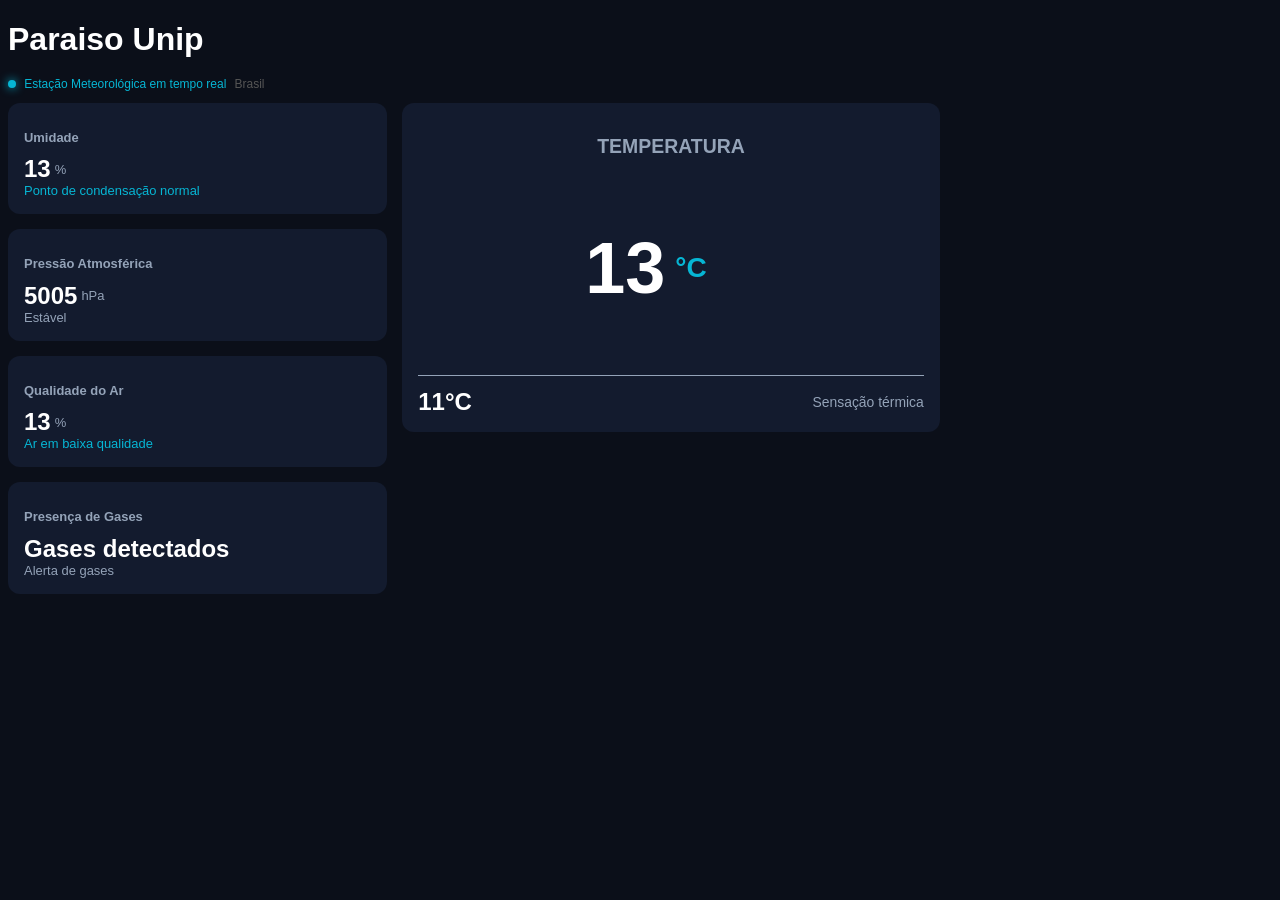
==== Atmosense/index.html @ 3c2f91f9 "cards e css adicionados" ====
<!DOCTYPE html>
<html lang="pt-br">
<head>
    <meta charset="UTF-8">
    <meta name="viewport" content="width=device-width, initial-scale=1.0">
    <link rel="stylesheet" href="style.css">
    <title>Atmosense</title>
</head>
<body>
    <h1>Paraiso Unip</h1>
    <div class="Subtitulo">
        <span class="bolinha"></span>
        <p class="subtitulo1">Estação Meteorológica em tempo real</p>
        <p class="subtitulo2">Brasil</p>
    </div>
    <div class="PagInteira">
        <div class="CantoEsquerdo">
            <div class="card1">
                <div class="topocard1">
                <h2>Umidade</h2> 
                <i class="fa-solid fa-droplet"></i>
                </div>
                <div class="valorUmidade">
                    <span class="UmidadeVal">13</span>
                    <span class="UmidadeVal2">%</span> 
                </div>   
                <p class="descriçãoUmidade">Ponto de condensação normal</p>
            </div> 
            <div class="card2">
                <div class="topocard2">
                <h2>Pressão Atmosférica</h2> 
                <i class="fa-solid fa-gauge"></i>
                </div>
                <div class="valorPressãoAtmosferica">
                    <span class="PressãoAtmosfericaVal">5005</span>
                    <span class="UnidadePressão">hPa</span> 
                </div>   
                <p class="descriçãoPressão">Estável</p>
            </div> 
            <div class="card3">
                <div class="topocard3">
                <h2>Qualidade do Ar</h2> 
                <i class="fa-solid fa-lungs"></i>
                </div>
                <div class="valorQualidadeAr">
                    <span class="QualidadeArVal">13</span>
                    <span class="UnidadeQualidadeAr">%</span> 
                </div>   
                <p class="descriçãoQualidadeAr">Ar em baixa qualidade</p>
            </div> 
            <div class="card4">
                <div class="topocard4">
                <h2>Presença de Gases</h2> 
                <i class="fa-solid fa-flask"></i>
                </div>
                <div class="valorPresençaGases">
                    <span class="PresençaGasesVal">Gases detectados</span>
                </div> 
                <p class="descriçãoPresençaGases">Alerta de gases</p>  
            </div> 
        </div>
        <div class="Centro">
            <div class="card5">
                <div class="topocard5">
                    <h2>TEMPERATURA</h2> 
                </div>
                <div class="valorTemperatura">
                    <span class="TemperaturaVal">13</span>
                    <span class="UnidadeTemperatura">°C</span> 
                    <i class="fa-solid fa-temperature-three-quarters"></i>
                </div>   
                <div class="rodapeTemperatura">
                    <span class="SensaçãoTemperatura">11°C</span>
                    <span class="descriçãoTemperatura">Sensação térmica</span>
                </div>
            </div>
        </div>
    </div>
</body>
</html>
---- Atmosense/style.css ----
body {
    background-color:#0B0F19
}
h1 {
    color:rgb(255, 255, 255);
    font-size: 200%;
    font-family:Geist, sans-serif;
    margin-bottom: 0.5%;
}

div.PagInteira{
    display:flex;
    gap: 15px;
    flex-direction: row;
    align-items: flex-start;
}
div.Subtitulo{
    display: flex;
    font-size: 75%;
    font-family: 'IBM Plex Sans', sans-serif;
    gap: 0.65%;
    align-items: center;
}
span.bolinha{
    display: inline-block;
    width: 8px;
    height: 8px;
    background-color: #06B6D4;
    border-radius: 50%;
    box-shadow: 0 0 10px #06B6D4;
}
p.subtitulo1 {
    color: #06B6D4;
}
p.subtitulo2{
    color:rgb(85, 85, 85);
}
div.CantoEsquerdo{
    width: 30%;
    gap: 15px;
    display: flex;
    flex-direction: column;
}
div.Centro{
    width: 40%;
    gap: 15px;
    display: flex;
    flex-direction: column;
}
div.card1{
    display: flex;
    flex-direction: column;
    background-color:#131B2E;
    border-radius: 12px;
    padding: 16px;
    font-family:Geist, sans-serif;
}
div.topocard1{
    display:flex;
    justify-content: space-between;
    align-items: center;
}
h2{
    color: #94A3B8;
    font-size:81%;;
}
i.fa-solid.fa-droplet{
    color: #06B6D4;
    font-size: 18px;
}
div.valorUmidade{
    display: flex;
    align-items: center;
    gap: 4px;
}
span.UmidadeVal{
    color: rgb(255, 255, 255);
    font-size: 150%;
    font-weight: bold;
}
span.UmidadeVal2{
    display: flex;
    align-items: center;
    font-size: 81%;
    color: #94A3B8;
}
p.descriçãoUmidade{
    color: #06B6D4;
    font-size: 81%;
    margin: 0;
}
div.card5{
    display: flex;
    flex-direction: column;
    background-color:#131B2E;
    border-radius: 12px;
    padding: 16px;
    width: 100%;
    height: 297px;
    font-family:Geist, sans-serif;
}
div.topocard5{
    display:flex;
    justify-content: center;
    align-items: center;
    font-size: 24px;
    font-weight: 500;
}

div.valorTemperatura{
    display: flex;
    align-items: center;
    justify-content: center;
    gap: 4px;
    flex: 1;
    gap: 10px;
}
span.TemperaturaVal{
    color: rgb(255, 255, 255);
    font-size: 450%;
    font-weight: bold;
}

span.UnidadeTemperatura{
    display: flex;
    font-size: 175%;
    color: #06B6D4;
    font-weight: 600;
}

i.fa-solid.fa-temperature-three-quarters{
    color: #06B6D4;
    font-size: 60px;
    padding: 20px;
}

div.rodapeTemperatura{
    display: flex;
    justify-content: space-between;
    align-items: center;
    border-top: 1px solid #94A3B8;
    padding-top: 12px;
    margin-top: 12px;
}

span.SensaçãoTemperatura{
    color: #ffffff;
    font-size: 150%;
    font-weight: 600;
}

span.descriçãoTemperatura{
    color: #94A3B8;
    font-size: 87%;
}
div.card3{
    display: flex;
    flex-direction: column;
    background-color:#131B2E;
    border-radius: 12px;
    padding: 16px;
    font-family:Geist, sans-serif;
    
}
div.topocard3{
    display:flex;
    justify-content: space-between;
    align-items: center;
}

i.fa-solid.fa-lungs{
    color: #06B6D4;
    font-size: 18px;
}
div.valorQualidadeAr{
    display: flex;
    align-items: center;
    gap: 4px;
}
span.QualidadeArVal{
    color: rgb(255, 255, 255);
    font-size: 150%;
    font-weight: bold;
}
span.UnidadeQualidadeAr{
    display: flex;
    align-items: center;
    font-size: 81%;
    color: #94A3B8;
}
p.descriçãoQualidadeAr{
    color: #06B6D4;
    font-size: 81%;
    margin: 0;
}
div.card2{
    display: flex;
    flex-direction: column;
    background-color:#131B2E;
    border-radius: 12px;
    padding: 16px;
    font-family:Geist, sans-serif;
    
}
div.topocard2{
    display:flex;
    justify-content: space-between;
    align-items: center;
}
i.fa-solid.fa-gauge{
    color: #94A3B8;
    font-size: 18px;
}
div.valorPressãoAtmosferica{
    display: flex;
    align-items: center;
    gap: 4px;
}
span.PressãoAtmosfericaVal{
    color: rgb(255, 255, 255);
    font-size: 150%;
    font-weight: bold;
}
span.UnidadePressão{
    display: flex;
    align-items: center;
    font-size: 81%;
    color: #94A3B8;
}
p.descriçãoPressão{
    color: #94A3B8;
    font-size: 81%;
    margin: 0;
}
div.card4{
    display: flex;
    flex-direction: column;
    background-color:#131B2E;
    border-radius: 12px;
    padding: 16px;
    font-family:Geist, sans-serif;
}
div.topocard4{
    display:flex;
    justify-content: space-between;
    align-items: center;
}

i.fa-solid.fa-flask{
    color: #94A3B8;
    font-size: 18px;
}
div.valorPresençaGases{
    display: flex;
    align-items: center;
    gap: 4px;
}
span.PresençaGasesVal{
    color: rgb(255, 255, 255);
    font-size: 150%;
    font-weight: bold;
}
p.descriçãoPresençaGases{
    color: #94A3B8;
    font-size: 81%;
    margin: 0;
}
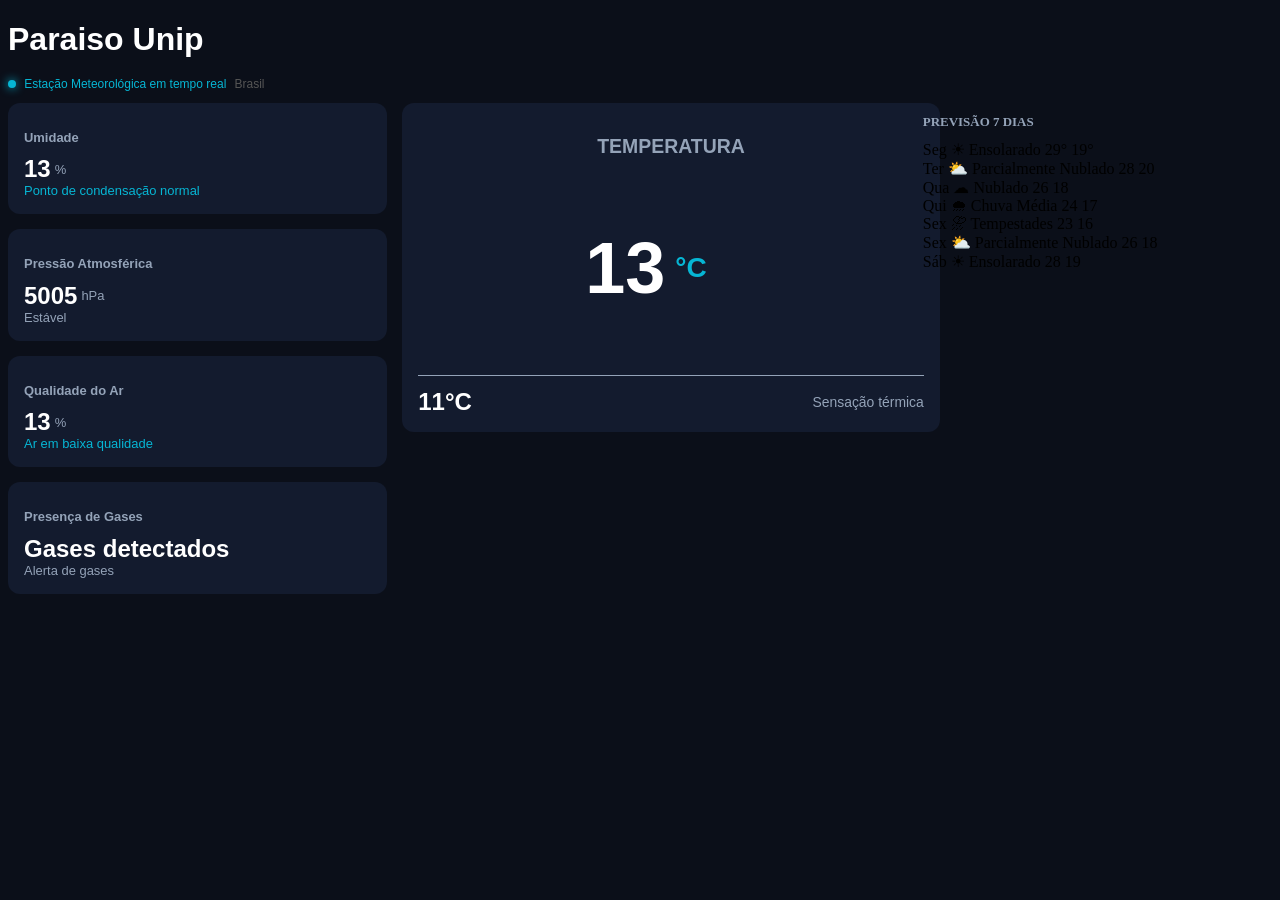
==== commit 0ad8a912: "html card previsão" ====
--- a/Atmosense/index.html
+++ b/Atmosense/index.html
@@ -75,6 +75,61 @@
                 </div>
             </div>
         </div>
+        <section id="cantodireito">
+            <div id="cardprevisao">
+                    <h2>PREVISÃO 7 DIAS</h2>
+                <div class="dia">
+                    <span class="diadasemana">Seg</span>
+                    <span class="icone">☀</span>
+                    <span class="clima">Ensolarado</span>
+                    <span class="tempmax">29°</span>
+                    <span class="tempmin">19°</span>
+                </div>
+                <div class="dia">
+                    <span class="dia">Ter</span>
+                    <span class="icone">⛅</span>
+                    <span class="clima">Parcialmente Nublado</span>
+                    <span class="tempmax">28</span>
+                    <span class="tempmin">20</span>
+                </div>
+                <div class="dia">
+                    <span class="dia">Qua</span>
+                    <span class="icone">☁</span>
+                    <span class="clima">Nublado</span>
+                    <span class="tempmax">26</span>
+                    <span class="tempmin">18</span>
+                </div>
+                <div class="dia">
+                    <span class="dia">Qui</span>
+                    <span class="icone">🌧</span>
+                    <span class="clima">Chuva Média </span>
+                    <span class="tempmax">24</span>
+                    <span class="tempmin">17</span>
+                </div>
+                <div class="dia">
+                    <span class="dia">Sex</span>
+                    <span class="icone">⛈</span>
+                    <span class="clima">Tempestades</span>
+                    <span class="tempmax">23</span>
+                    <span class="tempmin">16</span>
+                </div>
+                <div class="dia">
+                    <span class="dia">Sex</span>
+                    <span class="icone">⛅</span>
+                    <span class="clima">Parcialmente Nublado</span>
+                    <span class="tempmax">26</span>
+                    <span class="tempmin">18</span>
+                </div>
+                <div class="dia">
+                    <span class="dia">Sáb</span>
+                    <span class="icone">☀</span>
+                    <span class="clima">Ensolarado</span>
+                    <span class="tempmax">28</span>
+                    <span class="tempmin">19</span>
+                </div>
+            </div>
+            </div>
+        </section>
     </div>
 </body>
 </html> 
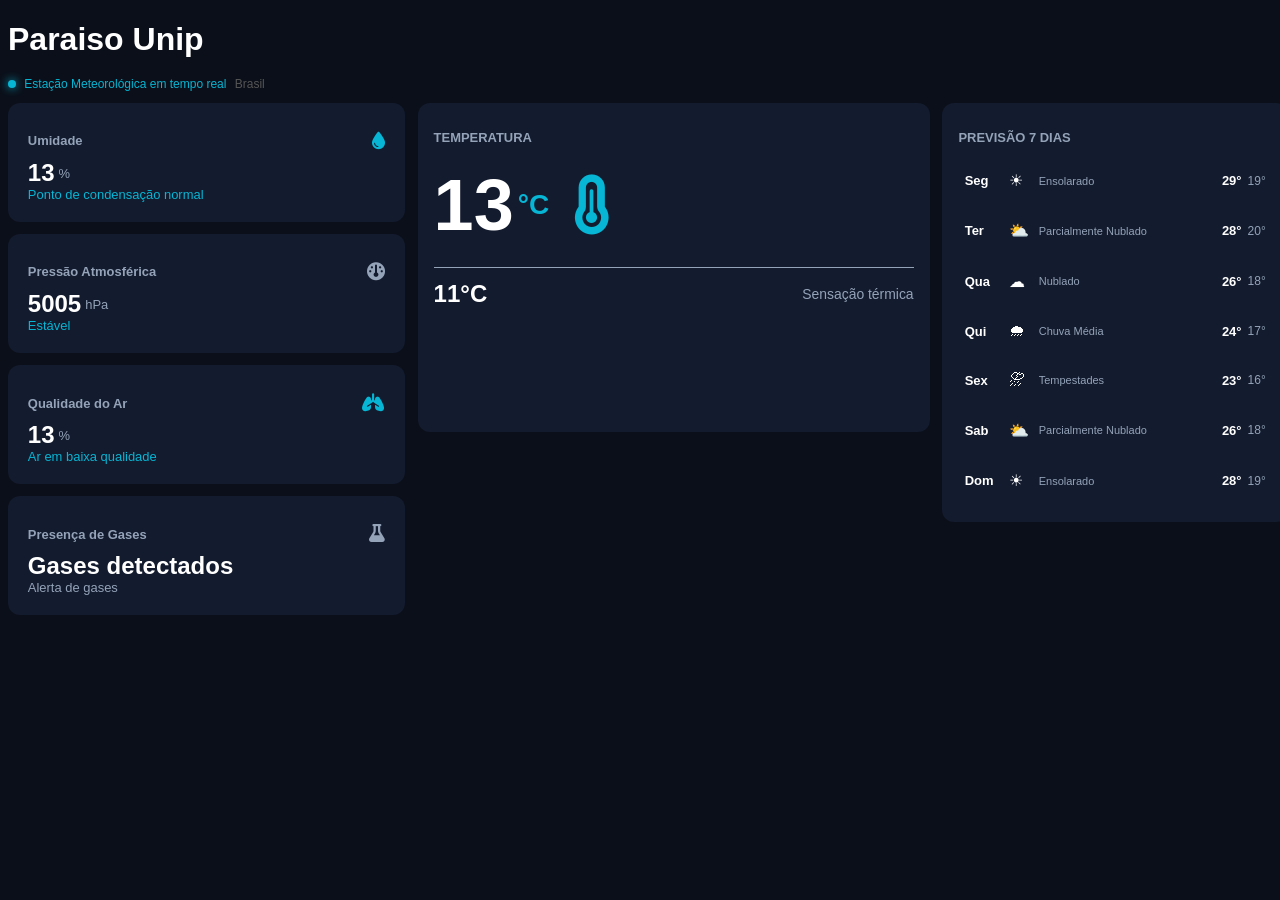
==== commit d2d4706f: "card previsão" ====
--- a/Atmosense/index.html
+++ b/Atmosense/index.html
@@ -4,6 +4,7 @@
     <meta charset="UTF-8">
     <meta name="viewport" content="width=device-width, initial-scale=1.0">
     <link rel="stylesheet" href="style.css">
+    <link rel="stylesheet" href="https://cdnjs.cloudflare.com/ajax/libs/font-awesome/6.7.2/css/all.min.css">
     <title>Atmosense</title>
 </head>
 <body>
@@ -14,7 +15,7 @@
         <p class="subtitulo2">Brasil</p>
     </div>
     <div class="PagInteira">
-        <div class="CantoEsquerdo">
+        <section id="canto-esquerdo">
             <div class="card1">
                 <div class="topocard1">
                 <h2>Umidade</h2> 
@@ -24,18 +25,18 @@
                     <span class="UmidadeVal">13</span>
                     <span class="UmidadeVal2">%</span> 
                 </div>   
-                <p class="descriçãoUmidade">Ponto de condensação normal</p>
+                <p class="descricaoUmidade">Ponto de condensação normal</p>
             </div> 
             <div class="card2">
                 <div class="topocard2">
                 <h2>Pressão Atmosférica</h2> 
                 <i class="fa-solid fa-gauge"></i>
                 </div>
-                <div class="valorPressãoAtmosferica">
-                    <span class="PressãoAtmosfericaVal">5005</span>
-                    <span class="UnidadePressão">hPa</span> 
+                <div class="valorPressaoAtmosferica">
+                    <span class="PressaoAtmosfericaVal">5005</span>
+                    <span class="UnidadePressao">hPa</span> 
                 </div>   
-                <p class="descriçãoPressão">Estável</p>
+                <p class="descricaoPressao">Estável</p>
             </div> 
             <div class="card3">
                 <div class="topocard3">
@@ -46,20 +47,20 @@
                     <span class="QualidadeArVal">13</span>
                     <span class="UnidadeQualidadeAr">%</span> 
                 </div>   
-                <p class="descriçãoQualidadeAr">Ar em baixa qualidade</p>
+                <p class="descricaoQualidadeAr">Ar em baixa qualidade</p>
             </div> 
             <div class="card4">
                 <div class="topocard4">
                 <h2>Presença de Gases</h2> 
                 <i class="fa-solid fa-flask"></i>
                 </div>
-                <div class="valorPresençaGases">
-                    <span class="PresençaGasesVal">Gases detectados</span>
+                <div class="valorPresencaGases">
+                    <span class="PresencaGasesVal">Gases detectados</span>
                 </div> 
-                <p class="descriçãoPresençaGases">Alerta de gases</p>  
+                <p class="descricaoPresencaGases">Alerta de gases</p>  
             </div> 
-        </div>
-        <div class="Centro">
+        </section>
+        <section id="centro">
             <div class="card5">
                 <div class="topocard5">
                     <h2>TEMPERATURA</h2> 
@@ -70,14 +71,16 @@
                     <i class="fa-solid fa-temperature-three-quarters"></i>
                 </div>   
                 <div class="rodapeTemperatura">
-                    <span class="SensaçãoTemperatura">11°C</span>
-                    <span class="descriçãoTemperatura">Sensação térmica</span>
+                    <span class="SensacaoTemperatura">11°C</span>
+                    <span class="descricaoTemperatura">Sensação térmica</span>
                 </div>
             </div>
-        </div>
+        </section>
         <section id="cantodireito">
-            <div id="cardprevisao">
+            <div class="cardprevisao">
+                <div class="topocard6">
                     <h2>PREVISÃO 7 DIAS</h2>
+                </div>
                 <div class="dia">
                     <span class="diadasemana">Seg</span>
                     <span class="icone">☀</span>
@@ -86,48 +89,47 @@
                     <span class="tempmin">19°</span>
                 </div>
                 <div class="dia">
-                    <span class="dia">Ter</span>
+                    <span class="diadasemana">Ter</span>
                     <span class="icone">⛅</span>
                     <span class="clima">Parcialmente Nublado</span>
-                    <span class="tempmax">28</span>
-                    <span class="tempmin">20</span>
+                    <span class="tempmax">28°</span>
+                    <span class="tempmin">20°</span>
                 </div>
                 <div class="dia">
-                    <span class="dia">Qua</span>
+                    <span class="diadasemana">Qua</span>
                     <span class="icone">☁</span>
                     <span class="clima">Nublado</span>
-                    <span class="tempmax">26</span>
-                    <span class="tempmin">18</span>
+                    <span class="tempmax">26°</span>
+                    <span class="tempmin">18°</span>
                 </div>
                 <div class="dia">
-                    <span class="dia">Qui</span>
+                    <span class="diadasemana">Qui</span>
                     <span class="icone">🌧</span>
                     <span class="clima">Chuva Média </span>
-                    <span class="tempmax">24</span>
-                    <span class="tempmin">17</span>
+                    <span class="tempmax">24°</span>
+                    <span class="tempmin">17°</span>
                 </div>
                 <div class="dia">
-                    <span class="dia">Sex</span>
+                    <span class="diadasemana">Sex</span>
                     <span class="icone">⛈</span>
                     <span class="clima">Tempestades</span>
-                    <span class="tempmax">23</span>
-                    <span class="tempmin">16</span>
+                    <span class="tempmax">23°</span>
+                    <span class="tempmin">16°</span>
                 </div>
                 <div class="dia">
-                    <span class="dia">Sex</span>
+                    <span class="diadasemana">Sab</span>
                     <span class="icone">⛅</span>
                     <span class="clima">Parcialmente Nublado</span>
-                    <span class="tempmax">26</span>
-                    <span class="tempmin">18</span>
+                    <span class="tempmax">26°</span>
+                    <span class="tempmin">18°</span>
                 </div>
                 <div class="dia">
-                    <span class="dia">Sáb</span>
+                    <span class="diadasemana">Dom</span>
                     <span class="icone">☀</span>
                     <span class="clima">Ensolarado</span>
-                    <span class="tempmax">28</span>
-                    <span class="tempmin">19</span>
+                    <span class="tempmax">28°</span>
+                    <span class="tempmin">19°</span>
                 </div>
-            </div>
             </div>
         </section>
     </div>
--- a/Atmosense/style.css
+++ b/Atmosense/style.css
@@ -1,5 +1,8 @@
+/* estilo corpo */
 body {
-    background-color:#0B0F19
+    background-color:#0B0F19;
+    width: 100%;
+    margin: 500;
 }
 h1 {
     color:rgb(255, 255, 255);
@@ -7,21 +10,26 @@
     font-family:Geist, sans-serif;
     margin-bottom: 0.5%;
 }
-
-div.PagInteira{
-    display:flex;
-    gap: 15px;
+h2{
+    color: #94A3B8;
+    font-size:81%;
+}
+.PagInteira{
+    display:grid;
+    grid-template-columns: 31% 40% 27%;
+    gap: 1%;
     flex-direction: row;
-    align-items: flex-start;
-}
-div.Subtitulo{
+    align-items: start;
+
+}
+.Subtitulo{
     display: flex;
     font-size: 75%;
     font-family: 'IBM Plex Sans', sans-serif;
     gap: 0.65%;
     align-items: center;
 }
-span.bolinha{
+.bolinha{
     display: inline-block;
     width: 8px;
     height: 8px;
@@ -29,112 +37,147 @@
     border-radius: 50%;
     box-shadow: 0 0 10px #06B6D4;
 }
-p.subtitulo1 {
-    color: #06B6D4;
-}
-p.subtitulo2{
+.subtitulo1 {
+    color: #06B6D4;
+}
+.subtitulo2{
     color:rgb(85, 85, 85);
 }
-div.CantoEsquerdo{
-    width: 30%;
-    gap: 15px;
-    display: flex;
-    flex-direction: column;
-}
-div.Centro{
-    width: 40%;
-    gap: 15px;
-    display: flex;
-    flex-direction: column;
-}
-div.card1{
+
+/* estilo colunas */
+
+#CantoEsquerdo{
+    width: 100%;
+    min-width: 0;
+    display: flex;
+    flex-direction: column;
+    gap: 3%;
+}
+#Centro{
+    width: 100%;
+    min-width: 0;
+    display: flex;
+    flex-direction: column;
+    gap: 3%;
+}
+#cantodireito {
+    width: 100%;
+    min-width: 0;
+    display: flex;
+    flex-direction: column;
+    gap: 3%;
+}
+/* estilo card umidade */
+
+.card1,
+.card2,
+.card3,
+.card4,
+.card5{
+    display: flex;
+    flex-direction: column;
+    background-color:#131B2E;
+    border-radius: 12px;
+    padding: 5%;
+    font-family:Geist, sans-serif;
+    margin-bottom: 3%;
+
+}
+.topocard1,
+.topocard2,
+.topocard3,
+.topocard4,
+.topocard5,
+.topocard6{
+    display:flex;
+    justify-content: space-between;
+    align-items: center;
+}
+
+i.fa-solid.fa-droplet{
+    color: #06B6D4;
+    font-size: 110%;
+}
+i.fa-solid.fa-gauge{
+    color: #94A3B8;
+    font-size: 18px;
+}
+i.fa-solid.fa-lungs{
+    color: #06B6D4;
+    font-size: 18px;
+}
+i.fa-solid.fa-flask{
+    color: #94A3B8;
+    font-size: 18px;
+}
+i.fa-solid.fa-temperature-three-quarters{
+    color: #06B6D4;
+    font-size: 60px;
+    padding: 20px;
+}
+
+.valorUmidade,
+.valorPressaoAtmosferica,
+.valorPresencaGases,
+.valorQualidadeAr,
+.valorTemperatura{
+    display: flex;
+    align-items: center;
+    gap: 4px;
+}
+.UmidadeVal,
+.PressaoAtmosfericaVal,
+.QualidadeArVal,
+.PresencaGasesVal{
+    color: rgb(255, 255, 255);
+    font-size: 150%;
+    font-weight: bold;
+}
+.UmidadeVal2,
+.UnidadePressao,
+.UnidadeQualidadeAr{
+    display: flex;
+    align-items: center;
+    font-size: 81%;
+    color: #94A3B8;
+}
+.descricaoUmidade,
+.descricaoPressao,
+.descricaoQualidadeAr{
+    color: #06B6D4;
+    font-size: 81%;
+    margin: 0;
+}
+.descricaoPresencaGases{
+    color: #94A3B8;
+    font-size: 81%;
+    margin: 0;
+}
+
+.card5{
     display: flex;
     flex-direction: column;
     background-color:#131B2E;
     border-radius: 12px;
     padding: 16px;
-    font-family:Geist, sans-serif;
-}
-div.topocard1{
-    display:flex;
-    justify-content: space-between;
-    align-items: center;
-}
-h2{
-    color: #94A3B8;
-    font-size:81%;;
-}
-i.fa-solid.fa-droplet{
-    color: #06B6D4;
-    font-size: 18px;
-}
-div.valorUmidade{
-    display: flex;
-    align-items: center;
-    gap: 4px;
-}
-span.UmidadeVal{
-    color: rgb(255, 255, 255);
-    font-size: 150%;
-    font-weight: bold;
-}
-span.UmidadeVal2{
-    display: flex;
-    align-items: center;
-    font-size: 81%;
-    color: #94A3B8;
-}
-p.descriçãoUmidade{
-    color: #06B6D4;
-    font-size: 81%;
-    margin: 0;
-}
-div.card5{
-    display: flex;
-    flex-direction: column;
-    background-color:#131B2E;
-    border-radius: 12px;
-    padding: 16px;
-    width: 100%;
     height: 297px;
     font-family:Geist, sans-serif;
 }
-div.topocard5{
-    display:flex;
-    justify-content: center;
-    align-items: center;
-    font-size: 24px;
-    font-weight: 500;
-}
-
-div.valorTemperatura{
-    display: flex;
-    align-items: center;
-    justify-content: center;
-    gap: 4px;
-    flex: 1;
-    gap: 10px;
-}
-span.TemperaturaVal{
+
+.TemperaturaVal{
     color: rgb(255, 255, 255);
     font-size: 450%;
     font-weight: bold;
 }
 
-span.UnidadeTemperatura{
+.UnidadeTemperatura{
     display: flex;
     font-size: 175%;
     color: #06B6D4;
     font-weight: 600;
 }
 
-i.fa-solid.fa-temperature-three-quarters{
-    color: #06B6D4;
-    font-size: 60px;
-    padding: 20px;
-}
-
-div.rodapeTemperatura{
+.rodapeTemperatura{
     display: flex;
     justify-content: space-between;
     align-items: center;
@@ -143,125 +186,53 @@
     margin-top: 12px;
 }
 
-span.SensaçãoTemperatura{
+.SensacaoTemperatura{
     color: #ffffff;
     font-size: 150%;
     font-weight: 600;
 }
 
-span.descriçãoTemperatura{
+.descricaoTemperatura{
     color: #94A3B8;
     font-size: 87%;
 }
-div.card3{
-    display: flex;
-    flex-direction: column;
-    background-color:#131B2E;
+
+/* estilo card previsão */
+.cardprevisao {
+    background-color: #131B2E;
     border-radius: 12px;
     padding: 16px;
-    font-family:Geist, sans-serif;
-    
-}
-div.topocard3{
-    display:flex;
-    justify-content: space-between;
-    align-items: center;
-}
-
-i.fa-solid.fa-lungs{
-    color: #06B6D4;
-    font-size: 18px;
-}
-div.valorQualidadeAr{
-    display: flex;
-    align-items: center;
-    gap: 4px;
-}
-span.QualidadeArVal{
-    color: rgb(255, 255, 255);
-    font-size: 150%;
-    font-weight: bold;
-}
-span.UnidadeQualidadeAr{
-    display: flex;
-    align-items: center;
-    font-size: 81%;
-    color: #94A3B8;
-}
-p.descriçãoQualidadeAr{
-    color: #06B6D4;
-    font-size: 81%;
-    margin: 0;
-}
-div.card2{
-    display: flex;
-    flex-direction: column;
-    background-color:#131B2E;
-    border-radius: 12px;
-    padding: 16px;
-    font-family:Geist, sans-serif;
-    
-}
-div.topocard2{
-    display:flex;
-    justify-content: space-between;
-    align-items: center;
-}
-i.fa-solid.fa-gauge{
-    color: #94A3B8;
-    font-size: 18px;
-}
-div.valorPressãoAtmosferica{
-    display: flex;
-    align-items: center;
-    gap: 4px;
-}
-span.PressãoAtmosfericaVal{
-    color: rgb(255, 255, 255);
-    font-size: 150%;
-    font-weight: bold;
-}
-span.UnidadePressão{
-    display: flex;
-    align-items: center;
-    font-size: 81%;
-    color: #94A3B8;
-}
-p.descriçãoPressão{
-    color: #94A3B8;
-    font-size: 81%;
-    margin: 0;
-}
-div.card4{
-    display: flex;
-    flex-direction: column;
-    background-color:#131B2E;
-    border-radius: 12px;
-    padding: 16px;
-    font-family:Geist, sans-serif;
-}
-div.topocard4{
-    display:flex;
-    justify-content: space-between;
-    align-items: center;
-}
-
-i.fa-solid.fa-flask{
-    color: #94A3B8;
-    font-size: 18px;
-}
-div.valorPresençaGases{
-    display: flex;
-    align-items: center;
-    gap: 4px;
-}
-span.PresençaGasesVal{
-    color: rgb(255, 255, 255);
-    font-size: 150%;
-    font-weight: bold;
-}
-p.descriçãoPresençaGases{
-    color: #94A3B8;
-    font-size: 81%;
-    margin: 0;
-}+    font-family: Geist, sans-serif;
+    color: #ffffff;
+    min-width: 0;
+}
+.dia {
+    display: grid;
+    grid-template-columns: 38px 24px 1fr auto auto;
+    align-items: center;
+    gap: 2%;
+    padding: 5% 2%;
+    border-radius: 3%;
+}
+.diadasemana {
+    font-weight: 600;
+    font-size: 13px;
+    color: #fff;
+}
+.clima{
+    font-size: 11px; 
+    color: #94A3B8; 
+    white-space: nowrap; 
+    overflow: hidden; 
+    text-overflow: ellipsis;
+}
+.tempmax {
+    font-weight: 700; 
+    font-size: 13px; 
+    color: #fff;
+}
+.tempmin {
+    font-size: 12px; 
+    color: #94A3B8; 
+    text-align: right;
+}
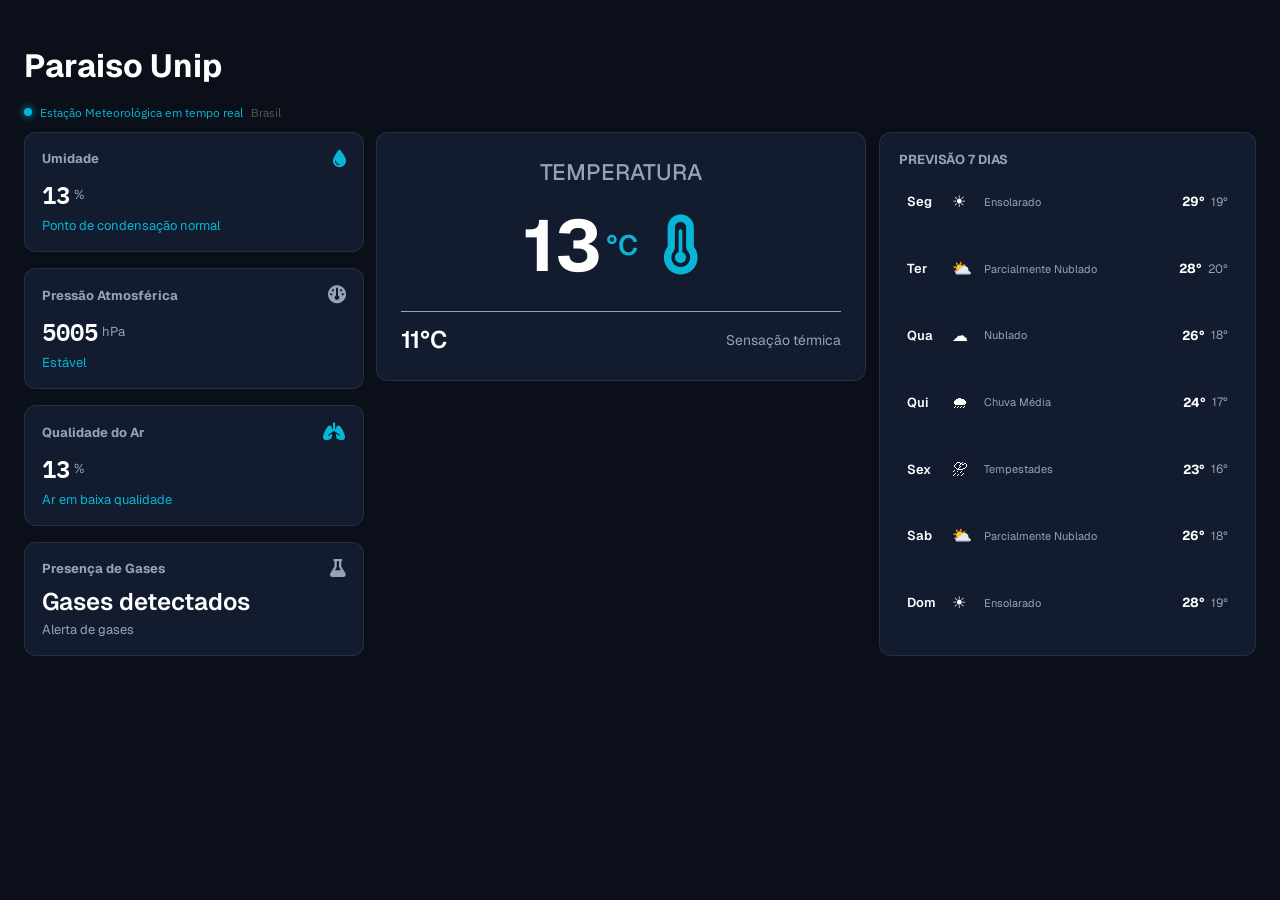
==== commit da70071d: "ajustes de margem css" ====
--- a/Atmosense/index.html
+++ b/Atmosense/index.html
@@ -3,9 +3,14 @@
 <head>
     <meta charset="UTF-8">
     <meta name="viewport" content="width=device-width, initial-scale=1.0">
+    <title>Atmosense</title>
+
+    <link rel="preconnect" href="https://fonts.googleapis.com">
+    <link rel="preconnect" href="https://fonts.gstatic.com" crossorigin>
+    <link href="https://fonts.googleapis.com/css2?family=Geist:wght@400;500;600;700&family=IBM+Plex+Mono:wght@400;600&family=IBM+Plex+Sans&display=swap" rel="stylesheet">
+        
+    <link rel="stylesheet" href="https://cdnjs.cloudflare.com/ajax/libs/font-awesome/6.7.2/css/all.min.css">
     <link rel="stylesheet" href="style.css">
-    <link rel="stylesheet" href="https://cdnjs.cloudflare.com/ajax/libs/font-awesome/6.7.2/css/all.min.css">
-    <title>Atmosense</title>
 </head>
 <body>
     <h1>Paraiso Unip</h1>
@@ -14,7 +19,7 @@
         <p class="subtitulo1">Estação Meteorológica em tempo real</p>
         <p class="subtitulo2">Brasil</p>
     </div>
-    <div class="PagInteira">
+    <div class="pagcards">
         <section id="canto-esquerdo">
             <div class="card1">
                 <div class="topocard1">
--- a/Atmosense/style.css
+++ b/Atmosense/style.css
@@ -1,8 +1,13 @@
-/* estilo corpo */
+* {
+    box-sizing: border-box;
+}
 body {
     background-color:#0B0F19;
     width: 100%;
-    margin: 500;
+    margin: 0;
+    padding: 24px;
+    font-family: 'Geist', sans-serif;
+    overflow-x: hidden;
 }
 h1 {
     color:rgb(255, 255, 255);
@@ -13,14 +18,8 @@
 h2{
     color: #94A3B8;
     font-size:81%;
-}
-.PagInteira{
-    display:grid;
-    grid-template-columns: 31% 40% 27%;
-    gap: 1%;
-    flex-direction: row;
-    align-items: start;
-
+    margin: 0;
+    font-size: 500;
 }
 .Subtitulo{
     display: flex;
@@ -43,45 +42,43 @@
 .subtitulo2{
     color:rgb(85, 85, 85);
 }
-
-/* estilo colunas */
-
-#CantoEsquerdo{
+.pagcards{
+    display:grid;
+    grid-template-columns: 0.9fr 1.3fr 1fr;
+    gap: 1%;
     width: 100%;
     min-width: 0;
+    align-items: stretch;
+}
+
+#canto-esquerdo,
+#cantodireito,
+#centro{
+    width: 100%;
+    min-width: 0;
     display: flex;
     flex-direction: column;
-    gap: 3%;
-}
-#Centro{
-    width: 100%;
-    min-width: 0;
-    display: flex;
-    flex-direction: column;
-    gap: 3%;
-}
-#cantodireito {
-    width: 100%;
-    min-width: 0;
-    display: flex;
-    flex-direction: column;
-    gap: 3%;
-}
-/* estilo card umidade */
-
+    gap: 16px;
+}
+/*cards umidade, pressão, qualidade do ar, presença de gases, temperatura e previsão  */
 .card1,
 .card2,
 .card3,
 .card4,
-.card5{
+.card5,
+.cardprevisao{
     display: flex;
     flex-direction: column;
     background-color:#131B2E;
+    border: 1px solid rgba(148, 163, 184, 0.15);
     border-radius: 12px;
     padding: 5%;
-    font-family:Geist, sans-serif;
-    margin-bottom: 3%;
-
+    font-family:'Geist', sans-serif;
+}
+.cardprevisao{
+    color: #ffffff;
+    min-width: 0;
+    flex:1;
 }
 .topocard1,
 .topocard2,
@@ -93,6 +90,15 @@
     justify-content: space-between;
     align-items: center;
 }
+.topocard5{
+    justify-content: center;
+}
+.topocard5 h2{
+    font-size: 1.4rem;
+    font-weight: 500;
+}
+
+/* ícones das variavéis */
 
 i.fa-solid.fa-droplet{
     color: #06B6D4;
@@ -115,6 +121,8 @@
     font-size: 60px;
     padding: 20px;
 }
+
+/* estilos dos valores das variavéis */ 
 
 .valorUmidade,
 .valorPressaoAtmosferica,
@@ -124,6 +132,12 @@
     display: flex;
     align-items: center;
     gap: 4px;
+    margin: 8px 0 4px;
+}
+.valorTemperatura{
+    justify-content: center;
+    flex:1;
+    gap: 10x;
 }
 .UmidadeVal,
 .PressaoAtmosfericaVal,
@@ -131,7 +145,11 @@
 .PresencaGasesVal{
     color: rgb(255, 255, 255);
     font-size: 150%;
-    font-weight: bold;
+    font-weight: 600;
+    font-family: 'IBM Plex Mono', monospace;
+}
+.PresencaGasesVal{
+    font-family: 'Geist';
 }
 .UmidadeVal2,
 .UnidadePressao,
@@ -153,30 +171,18 @@
     font-size: 81%;
     margin: 0;
 }
-
-.card5{
-    display: flex;
-    flex-direction: column;
-    background-color:#131B2E;
-    border-radius: 12px;
-    padding: 16px;
-    height: 297px;
-    font-family:Geist, sans-serif;
-}
-
 .TemperaturaVal{
     color: rgb(255, 255, 255);
     font-size: 450%;
     font-weight: bold;
-}
-
+    text-align: center;
+}
 .UnidadeTemperatura{
     display: flex;
     font-size: 175%;
     color: #06B6D4;
     font-weight: 600;
 }
-
 .rodapeTemperatura{
     display: flex;
     justify-content: space-between;
@@ -185,34 +191,24 @@
     padding-top: 12px;
     margin-top: 12px;
 }
-
 .SensacaoTemperatura{
     color: #ffffff;
     font-size: 150%;
     font-weight: 600;
 }
-
 .descricaoTemperatura{
     color: #94A3B8;
     font-size: 87%;
 }
-
-/* estilo card previsão */
-.cardprevisao {
-    background-color: #131B2E;
-    border-radius: 12px;
-    padding: 16px;
-    font-family: Geist, sans-serif;
-    color: #ffffff;
-    min-width: 0;
-}
 .dia {
+    flex: 1;
     display: grid;
-    grid-template-columns: 38px 24px 1fr auto auto;
+    grid-template-columns: 12% 8% minmax(0, 1fr) auto auto;
     align-items: center;
     gap: 2%;
-    padding: 5% 2%;
-    border-radius: 3%;
+    padding: 0 8px;
+    border-radius: 10px;
+    min-width: 0;
 }
 .diadasemana {
     font-weight: 600;
@@ -222,9 +218,7 @@
 .clima{
     font-size: 11px; 
     color: #94A3B8; 
-    white-space: nowrap; 
-    overflow: hidden; 
-    text-overflow: ellipsis;
+    overflow-wrap: anywhere
 }
 .tempmax {
     font-weight: 700; 
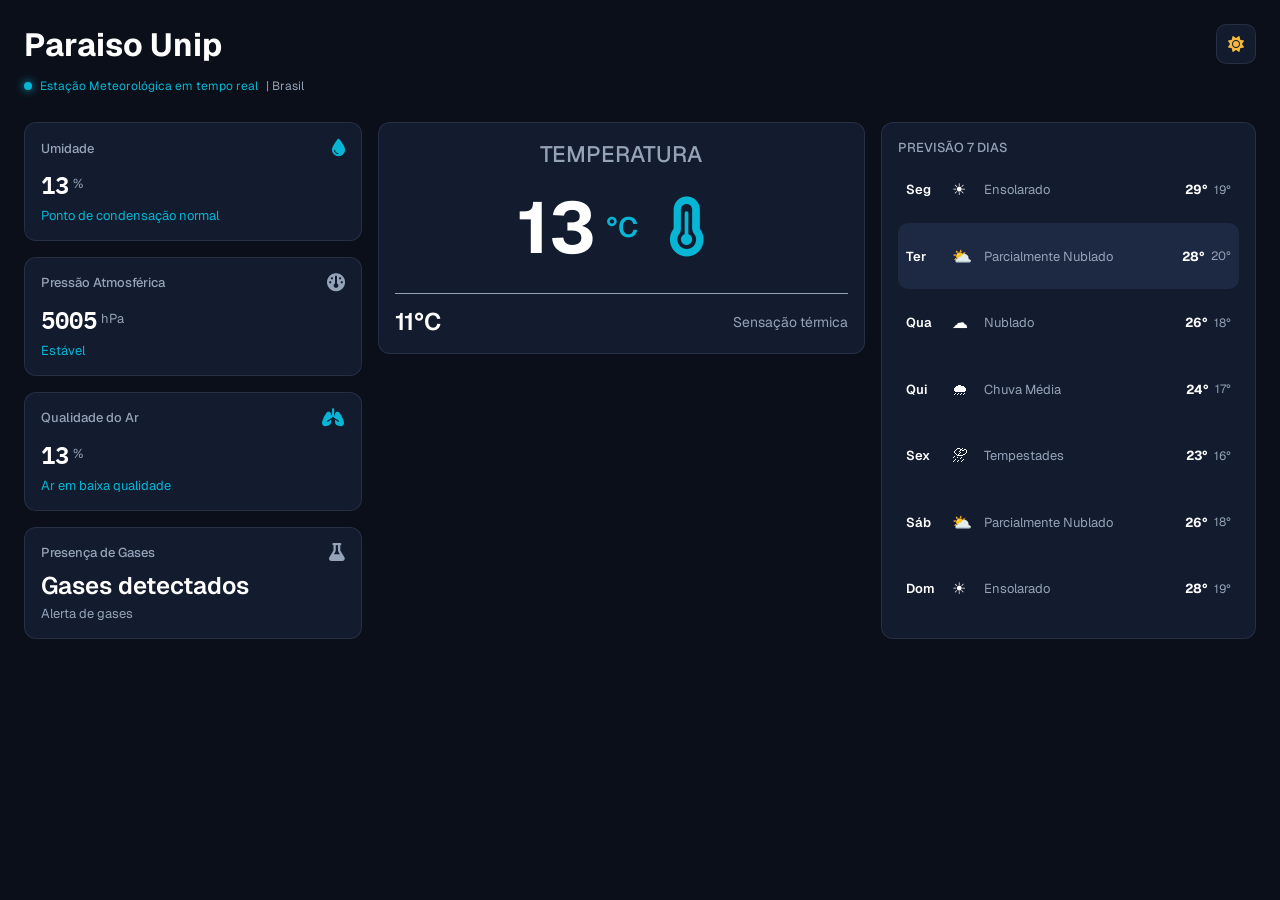
==== commit e49be102: "index e css atualizados botão adicionado" ====
--- a/Atmosense/index.html
+++ b/Atmosense/index.html
@@ -8,84 +8,100 @@
     <link rel="preconnect" href="https://fonts.googleapis.com">
     <link rel="preconnect" href="https://fonts.gstatic.com" crossorigin>
     <link href="https://fonts.googleapis.com/css2?family=Geist:wght@400;500;600;700&family=IBM+Plex+Mono:wght@400;600&family=IBM+Plex+Sans&display=swap" rel="stylesheet">
-        
+
     <link rel="stylesheet" href="https://cdnjs.cloudflare.com/ajax/libs/font-awesome/6.7.2/css/all.min.css">
     <link rel="stylesheet" href="style.css">
 </head>
 <body>
-    <h1>Paraiso Unip</h1>
-    <div class="Subtitulo">
-        <span class="bolinha"></span>
-        <p class="subtitulo1">Estação Meteorológica em tempo real</p>
-        <p class="subtitulo2">Brasil</p>
-    </div>
+    <header class="topo">
+        <div>
+            <h1>Paraiso Unip</h1>
+            <div class="Subtitulo">
+                <span class="bolinha"></span>
+                <p class="subtitulo1">Estação Meteorológica em tempo real</p>
+                <p class="subtitulo2">| Brasil</p>
+            </div>
+        </div>
+
+        <button class="botao-tema" aria-label="Trocar tema" onclick="document.body.classList.toggle('claro')">
+            <i class="fa-solid fa-moon icone-lua"></i>
+            <i class="fa-solid fa-sun icone-sol"></i>
+        </button>
+    </header>
+
     <div class="pagcards">
         <section id="canto-esquerdo">
             <div class="card1">
                 <div class="topocard1">
-                <h2>Umidade</h2> 
-                <i class="fa-solid fa-droplet"></i>
+                    <h2>Umidade</h2>
+                    <i class="fa-solid fa-droplet"></i>
                 </div>
                 <div class="valorUmidade">
                     <span class="UmidadeVal">13</span>
-                    <span class="UmidadeVal2">%</span> 
-                </div>   
+                    <span class="UmidadeVal2">%</span>
+                </div>
                 <p class="descricaoUmidade">Ponto de condensação normal</p>
-            </div> 
+            </div>
+
             <div class="card2">
                 <div class="topocard2">
-                <h2>Pressão Atmosférica</h2> 
-                <i class="fa-solid fa-gauge"></i>
+                    <h2>Pressão Atmosférica</h2>
+                    <i class="fa-solid fa-gauge"></i>
                 </div>
                 <div class="valorPressaoAtmosferica">
                     <span class="PressaoAtmosfericaVal">5005</span>
-                    <span class="UnidadePressao">hPa</span> 
-                </div>   
+                    <span class="UnidadePressao">hPa</span>
+                </div>
                 <p class="descricaoPressao">Estável</p>
-            </div> 
+            </div>
+
             <div class="card3">
                 <div class="topocard3">
-                <h2>Qualidade do Ar</h2> 
-                <i class="fa-solid fa-lungs"></i>
+                    <h2>Qualidade do Ar</h2>
+                    <i class="fa-solid fa-lungs"></i>
                 </div>
                 <div class="valorQualidadeAr">
                     <span class="QualidadeArVal">13</span>
-                    <span class="UnidadeQualidadeAr">%</span> 
-                </div>   
+                    <span class="UnidadeQualidadeAr">%</span>
+                </div>
                 <p class="descricaoQualidadeAr">Ar em baixa qualidade</p>
-            </div> 
+            </div>
+
             <div class="card4">
                 <div class="topocard4">
-                <h2>Presença de Gases</h2> 
-                <i class="fa-solid fa-flask"></i>
+                    <h2>Presença de Gases</h2>
+                    <i class="fa-solid fa-flask"></i>
                 </div>
                 <div class="valorPresencaGases">
                     <span class="PresencaGasesVal">Gases detectados</span>
-                </div> 
-                <p class="descricaoPresencaGases">Alerta de gases</p>  
-            </div> 
+                </div>
+                <p class="descricaoPresencaGases">Alerta de gases</p>
+            </div>
         </section>
+
         <section id="centro">
             <div class="card5">
                 <div class="topocard5">
-                    <h2>TEMPERATURA</h2> 
+                    <h2>TEMPERATURA</h2>
                 </div>
                 <div class="valorTemperatura">
                     <span class="TemperaturaVal">13</span>
-                    <span class="UnidadeTemperatura">°C</span> 
+                    <span class="UnidadeTemperatura">°C</span>
                     <i class="fa-solid fa-temperature-three-quarters"></i>
-                </div>   
+                </div>
                 <div class="rodapeTemperatura">
                     <span class="SensacaoTemperatura">11°C</span>
                     <span class="descricaoTemperatura">Sensação térmica</span>
                 </div>
             </div>
         </section>
+
         <section id="cantodireito">
             <div class="cardprevisao">
                 <div class="topocard6">
                     <h2>PREVISÃO 7 DIAS</h2>
                 </div>
+
                 <div class="dia">
                     <span class="diadasemana">Seg</span>
                     <span class="icone">☀</span>
@@ -93,13 +109,15 @@
                     <span class="tempmax">29°</span>
                     <span class="tempmin">19°</span>
                 </div>
-                <div class="dia">
+
+                <div class="dia destaque">
                     <span class="diadasemana">Ter</span>
                     <span class="icone">⛅</span>
                     <span class="clima">Parcialmente Nublado</span>
                     <span class="tempmax">28°</span>
                     <span class="tempmin">20°</span>
                 </div>
+
                 <div class="dia">
                     <span class="diadasemana">Qua</span>
                     <span class="icone">☁</span>
@@ -107,13 +125,15 @@
                     <span class="tempmax">26°</span>
                     <span class="tempmin">18°</span>
                 </div>
+
                 <div class="dia">
                     <span class="diadasemana">Qui</span>
                     <span class="icone">🌧</span>
-                    <span class="clima">Chuva Média </span>
+                    <span class="clima">Chuva Média</span>
                     <span class="tempmax">24°</span>
                     <span class="tempmin">17°</span>
                 </div>
+
                 <div class="dia">
                     <span class="diadasemana">Sex</span>
                     <span class="icone">⛈</span>
@@ -121,13 +141,15 @@
                     <span class="tempmax">23°</span>
                     <span class="tempmin">16°</span>
                 </div>
+
                 <div class="dia">
-                    <span class="diadasemana">Sab</span>
+                    <span class="diadasemana">Sáb</span>
                     <span class="icone">⛅</span>
                     <span class="clima">Parcialmente Nublado</span>
                     <span class="tempmax">26°</span>
                     <span class="tempmin">18°</span>
                 </div>
+
                 <div class="dia">
                     <span class="diadasemana">Dom</span>
                     <span class="icone">☀</span>
@@ -139,4 +161,4 @@
         </section>
     </div>
 </body>
-</html> +</html>
--- a/Atmosense/style.css
+++ b/Atmosense/style.css
@@ -1,8 +1,23 @@
+:root {
+    --fundo: #0B0F19;
+    --card: #131B2E;
+    --texto: #ffffff;
+    --suave: #94A3B8;
+    --destaque: #1d2842;
+}
+.claro {
+    --fundo: #F1F5F9;
+    --card: #FFFFFF;
+    --texto: #0F172A;
+    --suave: #64748B;
+    --destaque: #E2E8F0;
+}
+
 * {
     box-sizing: border-box;
 }
 body {
-    background-color:#0B0F19;
+    background-color: var(--fundo);
     width: 100%;
     margin: 0;
     padding: 24px;
@@ -10,25 +25,32 @@
     overflow-x: hidden;
 }
 h1 {
-    color:rgb(255, 255, 255);
+    color: var(--texto);
     font-size: 200%;
-    font-family:Geist, sans-serif;
-    margin-bottom: 0.5%;
-}
-h2{
-    color: #94A3B8;
-    font-size:81%;
-    margin: 0;
-    font-size: 500;
-}
-.Subtitulo{
-    display: flex;
-    font-size: 75%;
-    font-family: 'IBM Plex Sans', sans-serif;
-    gap: 0.65%;
-    align-items: center;
-}
-.bolinha{
+    font-family: 'Geist', sans-serif;
+    margin: 0 0 0.5% 0;
+}
+h2 {
+    color: var(--suave);
+    font-size: 81%;
+    font-weight: 500;
+    margin: 0;
+}
+
+.topo {
+    display: flex;
+    justify-content: space-between;
+    align-items: flex-start;
+    margin-bottom: 16px;
+}
+.Subtitulo {
+    display: flex;
+    flex-wrap: wrap;
+    align-items: center;
+    gap: 4px 8px;
+    font-size: 12px;
+}
+.bolinha {
     display: inline-block;
     width: 8px;
     height: 8px;
@@ -39,167 +61,205 @@
 .subtitulo1 {
     color: #06B6D4;
 }
-.subtitulo2{
-    color:rgb(85, 85, 85);
-}
-.pagcards{
-    display:grid;
+.subtitulo2 {
+    color: var(--suave);
+}
+
+/* botão */
+.botao-tema {
+    width: 40px;
+    height: 40px;
+    display: flex;
+    align-items: center;
+    justify-content: center;
+    background-color: var(--card);
+    color: var(--texto);
+    border: 1px solid rgba(148, 163, 184, 0.15);
+    border-radius: 10px;
+    font-size: 1rem;
+    cursor: pointer;
+}
+.icone-lua {
+    display: none;
+}
+.icone-sol {
+    color: #f5b83d;
+}
+
+.claro .icone-lua {
+    display: block;
+}
+.claro .icone-sol {
+    display: none;
+}
+
+/* coluna cards */
+
+.pagcards {
+    display: grid;
     grid-template-columns: 0.9fr 1.3fr 1fr;
-    gap: 1%;
+    gap: 16px;
     width: 100%;
     min-width: 0;
     align-items: stretch;
 }
-
 #canto-esquerdo,
 #cantodireito,
-#centro{
+#centro {
     width: 100%;
     min-width: 0;
     display: flex;
     flex-direction: column;
     gap: 16px;
 }
-/*cards umidade, pressão, qualidade do ar, presença de gases, temperatura e previsão  */
+
+/*cards*/
+
 .card1,
 .card2,
 .card3,
 .card4,
 .card5,
-.cardprevisao{
+.cardprevisao {
     display: flex;
     flex-direction: column;
-    background-color:#131B2E;
+    background-color: var(--card);
     border: 1px solid rgba(148, 163, 184, 0.15);
     border-radius: 12px;
-    padding: 5%;
-    font-family:'Geist', sans-serif;
-}
-.cardprevisao{
-    color: #ffffff;
-    min-width: 0;
-    flex:1;
+    padding: 16px;
+    font-family: 'Geist', sans-serif;
+}
+.cardprevisao {
+    color: var(--texto);
+    min-width: 0;
+    flex: 1;
 }
 .topocard1,
 .topocard2,
 .topocard3,
 .topocard4,
 .topocard5,
-.topocard6{
-    display:flex;
+.topocard6 {
+    display: flex;
     justify-content: space-between;
     align-items: center;
 }
-.topocard5{
+.topocard5 {
     justify-content: center;
 }
-.topocard5 h2{
+.topocard5 h2 {
     font-size: 1.4rem;
     font-weight: 500;
 }
 
-/* ícones das variavéis */
-
-i.fa-solid.fa-droplet{
+/*ícones dos cards */
+
+i.fa-solid.fa-droplet {
     color: #06B6D4;
     font-size: 110%;
 }
-i.fa-solid.fa-gauge{
-    color: #94A3B8;
+i.fa-solid.fa-gauge {
+    color: var(--suave);
     font-size: 18px;
 }
-i.fa-solid.fa-lungs{
+i.fa-solid.fa-lungs {
     color: #06B6D4;
     font-size: 18px;
 }
-i.fa-solid.fa-flask{
-    color: #94A3B8;
+i.fa-solid.fa-flask {
+    color: var(--suave);
     font-size: 18px;
 }
-i.fa-solid.fa-temperature-three-quarters{
+i.fa-solid.fa-temperature-three-quarters {
     color: #06B6D4;
     font-size: 60px;
     padding: 20px;
 }
 
-/* estilos dos valores das variavéis */ 
+/* valores dos cards */
 
 .valorUmidade,
 .valorPressaoAtmosferica,
 .valorPresencaGases,
 .valorQualidadeAr,
-.valorTemperatura{
+.valorTemperatura {
     display: flex;
     align-items: center;
     gap: 4px;
     margin: 8px 0 4px;
 }
-.valorTemperatura{
+.valorTemperatura {
     justify-content: center;
-    flex:1;
-    gap: 10x;
+    flex: 1;
+    gap: 10px;
 }
 .UmidadeVal,
 .PressaoAtmosfericaVal,
 .QualidadeArVal,
-.PresencaGasesVal{
-    color: rgb(255, 255, 255);
+.PresencaGasesVal {
+    color: var(--texto);
     font-size: 150%;
     font-weight: 600;
     font-family: 'IBM Plex Mono', monospace;
 }
-.PresencaGasesVal{
-    font-family: 'Geist';
+.PresencaGasesVal {
+    font-family: 'Geist', sans-serif;
 }
 .UmidadeVal2,
 .UnidadePressao,
-.UnidadeQualidadeAr{
-    display: flex;
-    align-items: center;
-    font-size: 81%;
-    color: #94A3B8;
+.UnidadeQualidadeAr {
+    display: flex;
+    align-items: center;
+    font-size: 81%;
+    color: var(--suave);
 }
 .descricaoUmidade,
 .descricaoPressao,
-.descricaoQualidadeAr{
-    color: #06B6D4;
-    font-size: 81%;
-    margin: 0;
-}
-.descricaoPresencaGases{
-    color: #94A3B8;
-    font-size: 81%;
-    margin: 0;
-}
-.TemperaturaVal{
-    color: rgb(255, 255, 255);
+.descricaoQualidadeAr {
+    color: #06B6D4;
+    font-size: 81%;
+    margin: 0;
+}
+.descricaoPresencaGases {
+    color: var(--suave);
+    font-size: 81%;
+    margin: 0;
+}
+
+/*card da temperatura */
+
+.TemperaturaVal {
+    color: var(--texto);
     font-size: 450%;
     font-weight: bold;
     text-align: center;
 }
-.UnidadeTemperatura{
+.UnidadeTemperatura {
     display: flex;
     font-size: 175%;
     color: #06B6D4;
     font-weight: 600;
 }
-.rodapeTemperatura{
+.rodapeTemperatura {
     display: flex;
     justify-content: space-between;
     align-items: center;
-    border-top: 1px solid #94A3B8;
+    border-top: 1px solid var(--suave);
     padding-top: 12px;
     margin-top: 12px;
 }
-.SensacaoTemperatura{
-    color: #ffffff;
+.SensacaoTemperatura {
+    color: var(--texto);
     font-size: 150%;
     font-weight: 600;
 }
-.descricaoTemperatura{
-    color: #94A3B8;
+.descricaoTemperatura {
+    color: var(--suave);
     font-size: 87%;
 }
+
+/*card da previsão*/
+
 .dia {
     flex: 1;
     display: grid;
@@ -210,23 +270,26 @@
     border-radius: 10px;
     min-width: 0;
 }
+.dia.destaque {
+    background-color: var(--destaque);
+}
 .diadasemana {
     font-weight: 600;
     font-size: 13px;
-    color: #fff;
-}
-.clima{
-    font-size: 11px; 
-    color: #94A3B8; 
-    overflow-wrap: anywhere
+    color: var(--texto);
+}
+.clima {
+    font-size: 13px;
+    color: var(--suave);
+    overflow-wrap: anywhere;
 }
 .tempmax {
-    font-weight: 700; 
-    font-size: 13px; 
-    color: #fff;
+    font-weight: 700;
+    font-size: 13px;
+    color: var(--texto);
 }
 .tempmin {
-    font-size: 12px; 
-    color: #94A3B8; 
+    font-size: 12px;
+    color: var(--suave);
     text-align: right;
-}
+}
